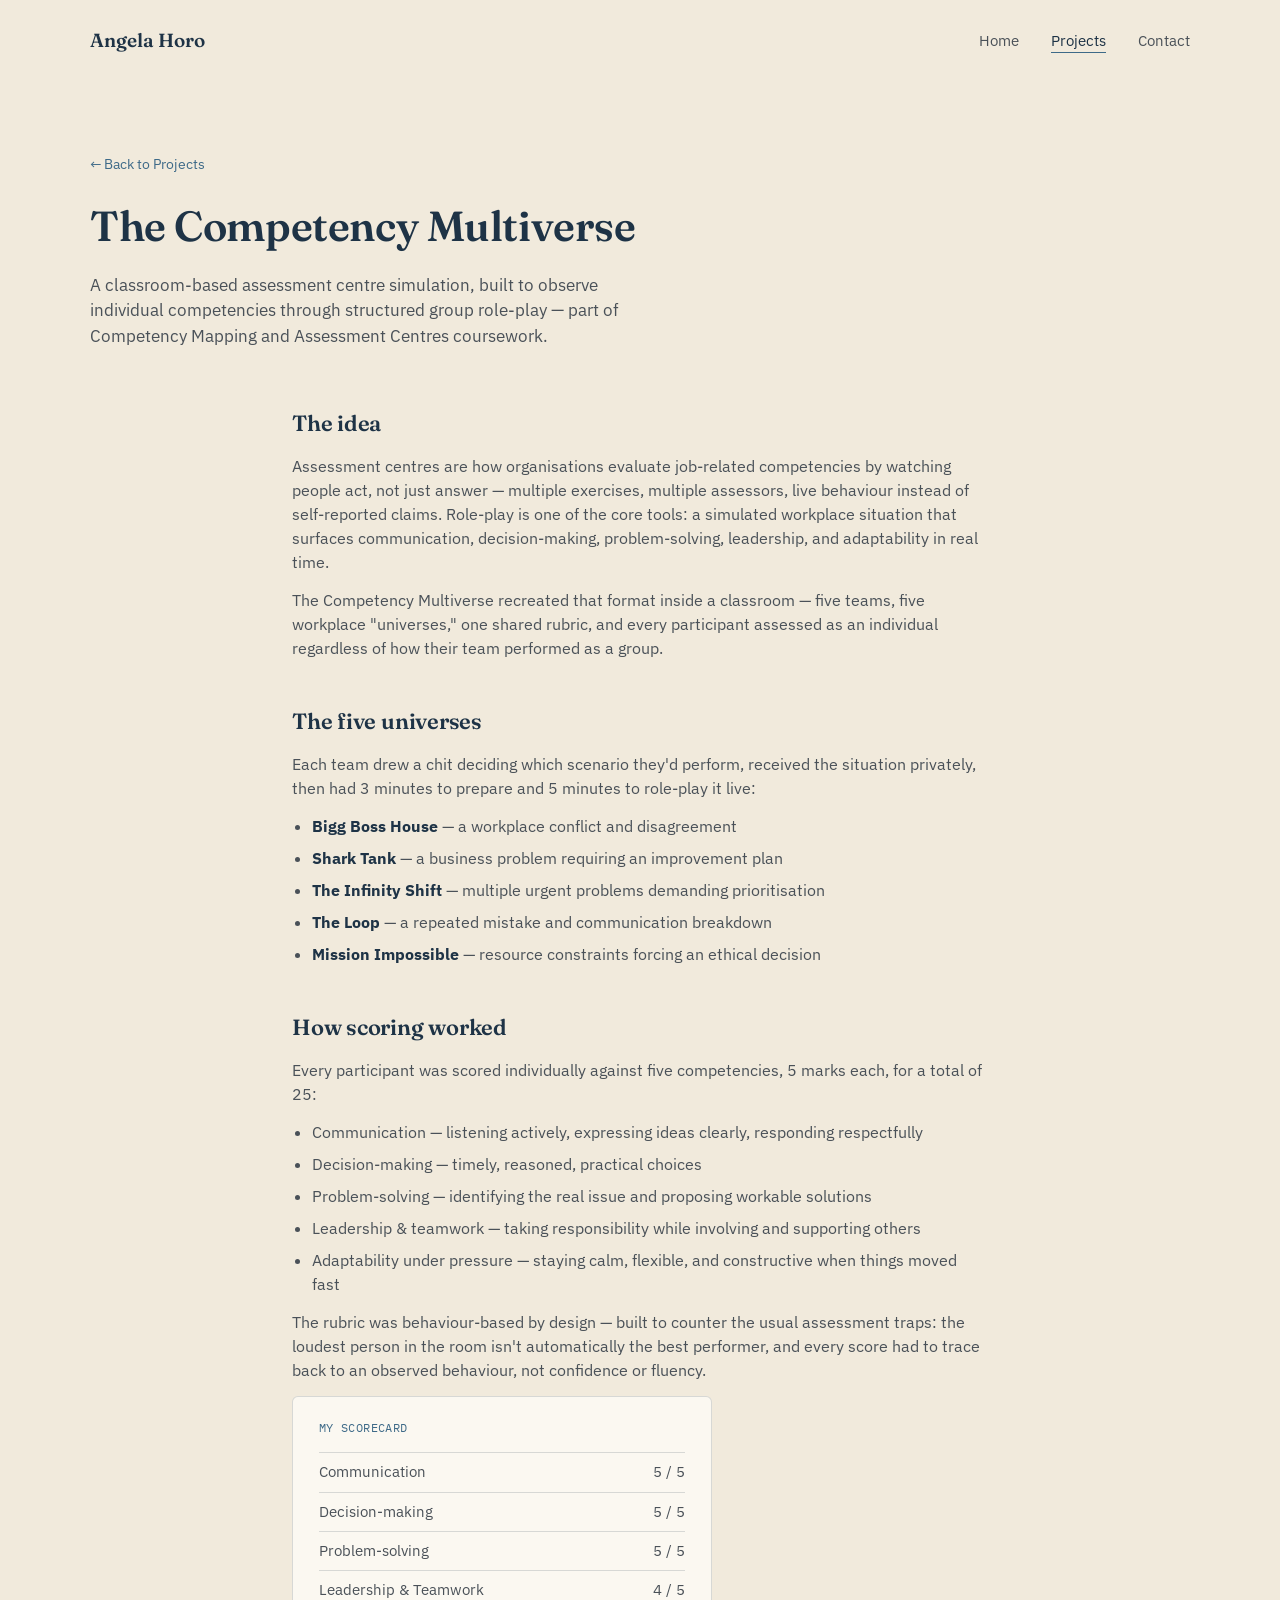
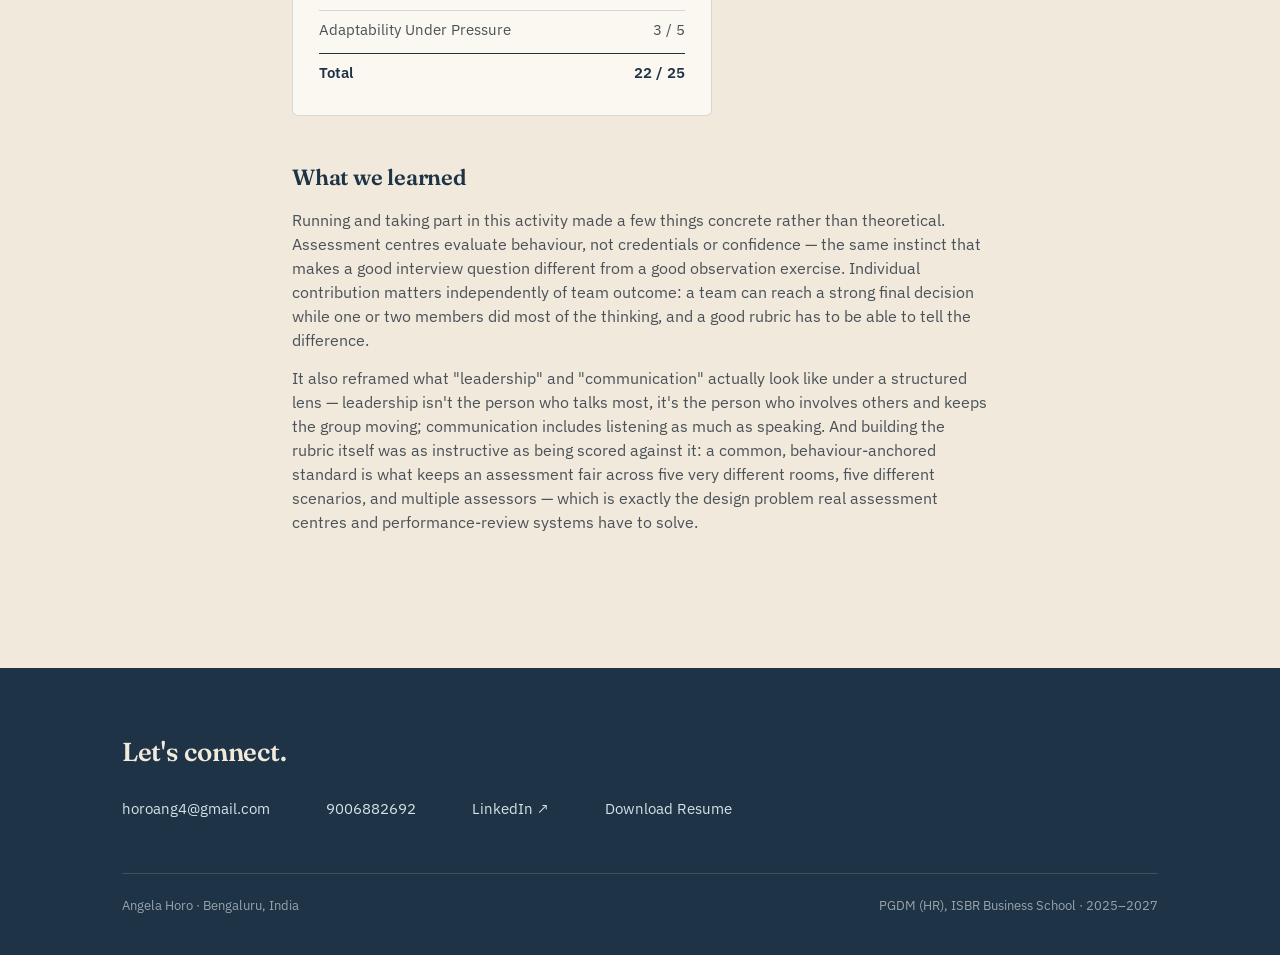
==== Competency multiverse.html @ a52751fb "Create Competency Multiverse project overview page This HTML file outlines 'The Competency Multivers" ====
<!DOCTYPE html>
<html lang="en">
<head>
<meta charset="UTF-8">
<meta name="viewport" content="width=device-width, initial-scale=1.0">
<title>The Competency Multiverse — Angela Horo</title>
<link rel="stylesheet" href="style.css">
</head>
<body>

<div class="wrap topnav">
  <a class="mark" href="index.html">Angela Horo</a>
  <button class="nav-toggle" id="navToggle" aria-expanded="false" aria-controls="primaryNav" aria-label="Open menu">
    <span></span><span></span><span></span>
  </button>
  <nav id="primaryNav">
    <a href="index.html">Home</a>
    <a href="projects.html" class="active">Projects</a>
    <a href="index.html#contact">Contact</a>
  </nav>
</div>

<section class="wrap proj-head">
  <p><a href="projects.html">← Back to Projects</a></p>
  <h1>The Competency Multiverse</h1>
  <p>A classroom-based assessment centre simulation, built to observe individual competencies through structured group role-play — part of Competency Mapping and Assessment Centres coursework.</p>
</section>

<section class="wrap detail-page reveal">

  <h2>The idea</h2>
  <p>Assessment centres are how organisations evaluate job-related competencies by watching people act, not just answer — multiple exercises, multiple assessors, live behaviour instead of self-reported claims. Role-play is one of the core tools: a simulated workplace situation that surfaces communication, decision-making, problem-solving, leadership, and adaptability in real time.</p>
  <p>The Competency Multiverse recreated that format inside a classroom — five teams, five workplace "universes," one shared rubric, and every participant assessed as an individual regardless of how their team performed as a group.</p>

  <h2>The five universes</h2>
  <p>Each team drew a chit deciding which scenario they'd perform, received the situation privately, then had 3 minutes to prepare and 5 minutes to role-play it live:</p>
  <ul>
    <li><strong>Bigg Boss House</strong> — a workplace conflict and disagreement</li>
    <li><strong>Shark Tank</strong> — a business problem requiring an improvement plan</li>
    <li><strong>The Infinity Shift</strong> — multiple urgent problems demanding prioritisation</li>
    <li><strong>The Loop</strong> — a repeated mistake and communication breakdown</li>
    <li><strong>Mission Impossible</strong> — resource constraints forcing an ethical decision</li>
  </ul>

  <h2>How scoring worked</h2>
  <p>Every participant was scored individually against five competencies, 5 marks each, for a total of 25:</p>
  <ul>
    <li>Communication — listening actively, expressing ideas clearly, responding respectfully</li>
    <li>Decision-making — timely, reasoned, practical choices</li>
    <li>Problem-solving — identifying the real issue and proposing workable solutions</li>
    <li>Leadership &amp; teamwork — taking responsibility while involving and supporting others</li>
    <li>Adaptability under pressure — staying calm, flexible, and constructive when things moved fast</li>
  </ul>
  <p>The rubric was behaviour-based by design — built to counter the usual assessment traps: the loudest person in the room isn't automatically the best performer, and every score had to trace back to an observed behaviour, not confidence or fluency.</p>

  <div class="scorecard">
    <div class="scorecard-title">My scorecard</div>
    <div class="score-row"><span>Communication</span><span>5 / 5</span></div>
    <div class="score-row"><span>Decision-making</span><span>5 / 5</span></div>
    <div class="score-row"><span>Problem-solving</span><span>5 / 5</span></div>
    <div class="score-row"><span>Leadership &amp; Teamwork</span><span>4 / 5</span></div>
    <div class="score-row"><span>Adaptability Under Pressure</span><span>3 / 5</span></div>
    <div class="score-row score-total"><span>Total</span><span>22 / 25</span></div>
  </div>

  <h2>What we learned</h2>
  <p>Running and taking part in this activity made a few things concrete rather than theoretical. Assessment centres evaluate behaviour, not credentials or confidence — the same instinct that makes a good interview question different from a good observation exercise. Individual contribution matters independently of team outcome: a team can reach a strong final decision while one or two members did most of the thinking, and a good rubric has to be able to tell the difference.</p>
  <p>It also reframed what "leadership" and "communication" actually look like under a structured lens — leadership isn't the person who talks most, it's the person who involves others and keeps the group moving; communication includes listening as much as speaking. And building the rubric itself was as instructive as being scored against it: a common, behaviour-anchored standard is what keeps an assessment fair across five very different rooms, five different scenarios, and multiple assessors — which is exactly the design problem real assessment centres and performance-review systems have to solve.</p>

</section>

<footer id="contact">
  <div class="wrap">
    <h2>Let's connect.</h2>
    <div class="footer-links">
      <a href="mailto:horoang4@gmail.com">horoang4@gmail.com</a>
      <a href="tel:9006882692">9006882692</a>
      <a href="https://www.linkedin.com/in/angela-horo-030857283" target="_blank" rel="noopener">LinkedIn ↗</a>
      <a href="Angela_Horo_Resume.pdf" download>Download Resume</a>
    </div>
    <div class="footer-bottom">
      <span>Angela Horo · Bengaluru, India</span>
      <span>PGDM (HR), ISBR Business School · 2025–2027</span>
    </div>
  </div>
</footer>

<script src="script.js"></script>
</body>
</html>
---- style.css ----
@import url('https://fonts.googleapis.com/css2?family=Fraunces:opsz,wght@9..144,400;9..144,500;9..144,600;9..144,700&family=IBM+Plex+Sans:wght@400;500;600;700&family=IBM+Plex+Mono:wght@500;600&display=swap');

:root{
  --cream:#F1EADC;
  --paper:#FBF8F1;
  --navy:#1E3346;
  --navy-2:#152634;
  --blue:#5C82A0;
  --blue-deep:#3E6A88;
  --powder:#D2E2E8;
  --ink:#23262B;
  --ink-soft:#4A5158;
  --line: rgba(30,51,70,.16);
  --radius: 4px;
  --wrap: 1100px;
}

*{box-sizing:border-box;}
html{scroll-behavior:smooth;}
body{
  margin:0;
  background:var(--cream);
  color:var(--ink);
  font-family:'IBM Plex Sans',sans-serif;
  font-size:16px;
  line-height:1.55;
  -webkit-font-smoothing:antialiased;
}

/* ---------- Splash screen ---------- */
.splash{
  position:fixed;top:0;right:0;bottom:0;left:0;z-index:999;
  background:var(--navy);
  display:flex;align-items:center;justify-content:center;
  transition:opacity .6s ease, visibility .6s ease;
  animation:splash-autohide .6s ease 2.5s forwards;
}
@keyframes splash-autohide{
  to{opacity:0;visibility:hidden;}
}
.splash span{
  font-family:'Fraunces',serif;font-weight:600;
  font-size:clamp(48px, 15vw, 96px);
  color:var(--cream);letter-spacing:.02em;
}
.splash.hide{opacity:0;visibility:hidden;pointer-events:none;}
@media (prefers-reduced-motion: reduce){
  .splash{animation:none;opacity:0;visibility:hidden;}
}

/* ---------- Smooth transitions, global ---------- */
a, .btn, .nav-toggle span, .bring-card, .cert-card, .proj-card, .exp-item{
  transition:background-color .2s ease, color .2s ease, border-color .2s ease,
             transform .2s ease, box-shadow .2s ease, opacity .2s ease;
}
.btn:hover{transform:translateY(-1px);}
.bring-card:hover, .cert-card:hover{transform:translateY(-2px);box-shadow:0 8px 20px rgba(30,51,70,.08);}
@media (prefers-reduced-motion: reduce){
  a, .btn, .bring-card, .cert-card, .proj-card{transition:none;}
}

h1,h2,h3{
  font-family:'Fraunces',serif;
  font-weight:600;
  color:var(--navy);
  margin:0;
  letter-spacing:-.01em;
}

a{color:var(--blue-deep);}
a:focus-visible, button:focus-visible{
  outline:2px solid var(--blue-deep);
  outline-offset:3px;
}

img{max-width:100%;display:block;}

.wrap{max-width:var(--wrap);margin:0 auto;padding:0 32px;}

/* ---------- Top nav ---------- */
.topnav{
  display:flex;justify-content:space-between;align-items:center;
  padding:26px 0;
}
.topnav .mark{
  font-family:'Fraunces',serif;font-weight:600;font-size:19px;color:var(--navy);
  text-decoration:none;
}
.topnav nav a{
  font-size:14.5px;color:var(--ink-soft);text-decoration:none;margin-left:28px;
  border-bottom:1px solid transparent;
  padding-bottom:2px;
}
.topnav nav a:hover, .topnav nav a.active{color:var(--navy);border-color:var(--blue-deep);}

.nav-toggle{
  display:none;
  flex-direction:column;justify-content:center;gap:5px;
  width:34px;height:34px;padding:0;background:none;border:none;cursor:pointer;
}
.nav-toggle span{
  display:block;height:2px;width:100%;background:var(--navy);border-radius:2px;
  transition:transform .2s ease, opacity .2s ease;
}
.nav-toggle[aria-expanded="true"] span:nth-child(1){transform:translateY(7px) rotate(45deg);}
.nav-toggle[aria-expanded="true"] span:nth-child(2){opacity:0;}
.nav-toggle[aria-expanded="true"] span:nth-child(3){transform:translateY(-7px) rotate(-45deg);}

/* ---------- Hero load-in (one orchestrated moment) ---------- */
.hero > div:first-child > *{
  opacity:0;transform:translateY(10px);
  animation:hero-in .6s ease forwards;
}
.hero .role{animation-delay:.05s;}
.hero h1{animation-delay:.12s;}
.hero .subhead{animation-delay:.2s;}
.hero .btn-row{animation-delay:.28s;}
.hero-photo{
  opacity:0;animation:hero-in .7s ease forwards;animation-delay:.15s;
}
@keyframes hero-in{
  to{opacity:1;transform:translateY(0);}
}
@media (prefers-reduced-motion: reduce){
  .hero > div:first-child > *, .hero-photo{animation:none;opacity:1;transform:none;}
}

/* ---------- Buttons ---------- */
.btn{
  display:inline-flex;align-items:center;gap:8px;
  font-family:'IBM Plex Sans',sans-serif;font-weight:600;font-size:14.5px;
  padding:13px 24px;border-radius:999px;text-decoration:none;
  border:1px solid transparent;cursor:pointer;
}
.btn-primary{background:var(--navy);color:var(--cream);}
.btn-primary:hover{background:var(--navy-2);}
.btn-ghost{background:transparent;color:var(--navy);border-color:var(--navy);}
.btn-ghost:hover{background:var(--navy);color:var(--cream);}
.btn-row{display:flex;gap:14px;flex-wrap:wrap;margin-top:34px;}

/* ---------- Hero ---------- */
.hero{
  display:flex;gap:56px;
  align-items:center;
  padding:36px 0 72px;
}
.hero > div:first-child{flex:1.15;}
.hero-photo{flex:.85;}
.hero h1{font-size:56px;line-height:1.06;}
.hero .subhead{
  margin-top:22px;max-width:46ch;font-size:17.5px;color:var(--ink-soft);
}
.hero .role{
  font-family:'IBM Plex Mono',monospace;font-size:13px;color:var(--blue-deep);
  letter-spacing:.02em;margin-bottom:16px;
}
.hero-photo{
  position:relative;
}
.hero-photo img{
  border-radius:6px;
  width:100%;height:460px;object-fit:cover;object-position:top center;
}
.hero-photo .tag{
  position:absolute;bottom:-18px;left:-18px;
  background:var(--paper);border:1px solid var(--line);
  padding:12px 16px;border-radius:6px;
  font-family:'IBM Plex Mono',monospace;font-size:12px;color:var(--navy);
  box-shadow:0 10px 24px rgba(30,51,70,.08);
}

/* ---------- Marquee ---------- */
.marquee{
  background:var(--navy);color:var(--cream);
  overflow:hidden;white-space:nowrap;padding:16px 0;
  border-top:1px solid var(--navy-2);border-bottom:1px solid var(--navy-2);
}
.marquee-track{
  display:inline-block;
  font-family:'IBM Plex Mono',monospace;font-size:13.5px;letter-spacing:.03em;
  animation: scroll 26s linear infinite;
}
.marquee-track span{margin:0 22px;color:var(--powder);}
@keyframes scroll{
  0%{transform:translateX(0);}
  100%{transform:translateX(-50%);}
}
@media (prefers-reduced-motion: reduce){
  .marquee-track{animation:none;}
}

/* ---------- Intro ---------- */
.intro{
  display:flex;gap:60px;
  padding:88px 0;align-items:center;
}
.intro img{flex:.8;}
.intro > div{flex:1.2;}
.intro img{border-radius:6px;height:420px;object-fit:cover;object-position:top;}
.intro h2{font-size:30px;line-height:1.22;margin-bottom:22px;}
.intro p{font-size:16.5px;color:var(--ink-soft);max-width:56ch;}
.intro p + p{margin-top:16px;}

/* ---------- What I bring ---------- */
.bring{padding:20px 0 88px;}
.bring > .sec-head{margin-bottom:36px;}
.sec-head h2{font-size:28px;}
.bring-grid{
  display:flex;gap:22px;
}
.bring-grid .bring-card{flex:1;}
.bring-card{
  background:var(--powder);border-radius:6px;padding:30px 26px;
}
.bring-card h3{font-size:18px;margin-bottom:10px;}
.bring-card p{font-size:14.5px;color:var(--ink-soft);margin:0;}

/* ---------- Quote ---------- */
.quote-band{
  background:var(--navy);padding:64px 0;margin:0;
  text-align:center;position:relative;
}
.quote-band .wrap{max-width:760px;}
.quote-band .quote-mark{
  display:block;font-family:'Fraunces',serif;font-size:64px;line-height:1;
  color:var(--blue);opacity:.7;margin-bottom:4px;
}
.quote-band blockquote{
  margin:0;font-family:'Fraunces',serif;font-style:italic;font-weight:500;
  font-size:30px;line-height:1.45;color:var(--cream);
}
@media (max-width:600px){
  .quote-band blockquote{font-size:22px;}
}

/* ---------- Skills ---------- */
.skills{padding:20px 0 88px;}
.skill-list{margin-bottom:26px;}
.skill-list:last-child{margin-bottom:0;}
.skill-list-label{
  font-family:'IBM Plex Mono',monospace;font-size:12px;color:var(--blue-deep);
  text-transform:uppercase;letter-spacing:.03em;margin-bottom:8px;
}
.skill-line{font-size:16px;color:var(--ink-soft);margin:0;max-width:70ch;line-height:1.7;}

/* ---------- Experience ---------- */
.exp{padding:20px 0 88px;}
.exp-item{
  display:flex;justify-content:space-between;gap:20px;
  padding:22px 0;border-top:1px solid var(--line);
}
.exp-item > div:first-child{flex:1;}
.exp-item:last-of-type{border-bottom:1px solid var(--line);}
.exp-role{font-weight:600;color:var(--navy);font-size:16.5px;}
.exp-org{color:var(--blue-deep);font-style:italic;}
.exp-desc{margin-top:8px;color:var(--ink-soft);font-size:14.5px;max-width:64ch;}
.exp-date{
  font-family:'IBM Plex Mono',monospace;font-size:12.5px;color:var(--ink-soft);
  white-space:nowrap;padding-top:3px;
}
.exp-more{margin-top:28px;}

/* ---------- Certifications ---------- */
.certs{padding:20px 0 88px;}
.cert-row{
  display:flex;gap:16px;flex-wrap:wrap;
}
.cert-row .cert-card{flex:1;min-width:200px;}
.cert-card{
  border:1px solid var(--line);border-radius:6px;padding:20px 18px;background:var(--paper);
}
.cert-card .cert-name{font-weight:600;color:var(--navy);font-size:14.5px;}
.cert-card .cert-issuer{
  font-family:'IBM Plex Mono',monospace;font-size:11.5px;color:var(--blue-deep);
  margin-bottom:8px;display:block;
}

/* ---------- Projects grid (projects.html) ---------- */
.proj-head{padding:56px 0 40px;}
.proj-head h1{font-size:42px;}
.proj-head p{color:var(--ink-soft);max-width:56ch;margin-top:14px;font-size:16.5px;}
.proj-grid{
  display:flex;flex-wrap:wrap;gap:24px;
  padding-bottom:100px;
}
.proj-grid .proj-card{flex:1 1 calc(50% - 12px);min-width:280px;}
.proj-card{
  background:var(--paper);border:1px solid var(--line);border-radius:6px;
  padding:30px 28px;display:flex;flex-direction:column;
}
.proj-card .proj-tag{
  font-family:'IBM Plex Mono',monospace;font-size:11.5px;color:var(--blue-deep);
  margin-bottom:12px;
}
.proj-card h3{font-size:19px;margin-bottom:12px;}
.proj-card p{color:var(--ink-soft);font-size:14.5px;margin:0 0 20px;flex-grow:1;}
.proj-card .btn{align-self:flex-start;}
.proj-card.pending{opacity:.55;}
.proj-card.pending .btn{pointer-events:none;}

.proj-toggle{align-self:flex-start;}
.proj-toggle[aria-expanded="true"]::after{content:" ↑";}
.proj-toggle[aria-expanded="false"]::after{content:" ↓";}
.proj-detail{
  margin-top:18px;padding-top:18px;border-top:1px solid var(--line);
}
.proj-detail p{font-size:14px;color:var(--ink-soft);margin:0 0 12px;}
.proj-detail .btn{margin-top:6px;}

/* ---------- Detail pages (GHRM, Competency Multiverse) ---------- */
.proj-head a{font-size:13.5px;color:var(--blue-deep);text-decoration:none;}
.detail-page{padding-bottom:80px;max-width:760px;}
.detail-page h2{font-size:22px;margin:44px 0 14px;}
.detail-page h2:first-child{margin-top:0;}
.detail-page p{font-size:15.5px;color:var(--ink-soft);margin:0 0 14px;}
.detail-page ul{margin:0 0 14px;padding-left:20px;}
.detail-page li{font-size:15.5px;color:var(--ink-soft);margin-bottom:8px;}
.detail-page li strong{color:var(--navy);}

.scorecard{
  background:var(--paper);border:1px solid var(--line);border-radius:6px;
  padding:22px 26px;margin:8px 0 32px;max-width:420px;
}
.scorecard-title{
  font-family:'IBM Plex Mono',monospace;font-size:12px;color:var(--blue-deep);
  margin-bottom:14px;text-transform:uppercase;letter-spacing:.03em;
}
.score-row{
  display:flex;justify-content:space-between;font-size:14.5px;
  padding:8px 0;border-top:1px solid var(--line);color:var(--ink-soft);
}
.score-row:first-of-type{border-top:none;}
.score-total{
  font-weight:600;color:var(--navy);border-top:1px solid var(--navy);margin-top:4px;
}

/* ---------- Footer ---------- */
footer{background:var(--navy);color:var(--cream);padding:64px 0 40px;margin-top:40px;}
footer h2{color:var(--cream);font-size:26px;}
.footer-links{
  display:flex;gap:28px;margin-top:26px;flex-wrap:wrap;
}
.footer-links a{color:var(--powder);font-size:14.5px;text-decoration:none;margin-right:28px;}
.footer-links a:hover{color:var(--cream);text-decoration:underline;}
.footer-bottom{
  margin-top:52px;padding-top:22px;border-top:1px solid rgba(255,255,255,.14);
  font-size:12.5px;color:rgba(255,255,255,.55);
  display:flex;justify-content:space-between;flex-wrap:wrap;gap:8px;
}

/* ---------- Scroll reveal ---------- */
/* Visible by default — JS only adds the entrance animation as a
   progressive enhancement. If JS fails or is blocked, content is
   simply static, never invisible. */
.reveal.pre-reveal{opacity:0;transform:translateY(18px);}
.reveal{transition:opacity .7s ease, transform .7s ease;}
@media (prefers-reduced-motion: reduce){
  .reveal.pre-reveal{opacity:1;transform:none;}
}

/* ---------- Responsive ---------- */
@media (max-width: 860px){
  .hero{flex-direction:column;gap:40px;}
  .hero h1{font-size:40px;}
  .hero-photo img{height:340px;}
  .intro{flex-direction:column;gap:30px;}
  .intro img{height:300px;}
  .bring-grid{flex-direction:column;}
  .cert-row .cert-card{min-width:150px;}
  .proj-grid .proj-card{flex:1 1 100%;}
  .exp-item{flex-direction:column;gap:6px;}

  .nav-toggle{display:flex;}
  .topnav nav{
    display:none;
    position:absolute;left:0;right:0;top:100%;
    background:var(--paper);border-top:1px solid var(--line);
    flex-direction:column;padding:8px 32px 18px;
  }
  .topnav nav.open{display:flex;}
  .topnav nav a{margin-left:0;padding:12px 0;border-bottom:1px solid var(--line);}
  .topnav{position:relative;}
}
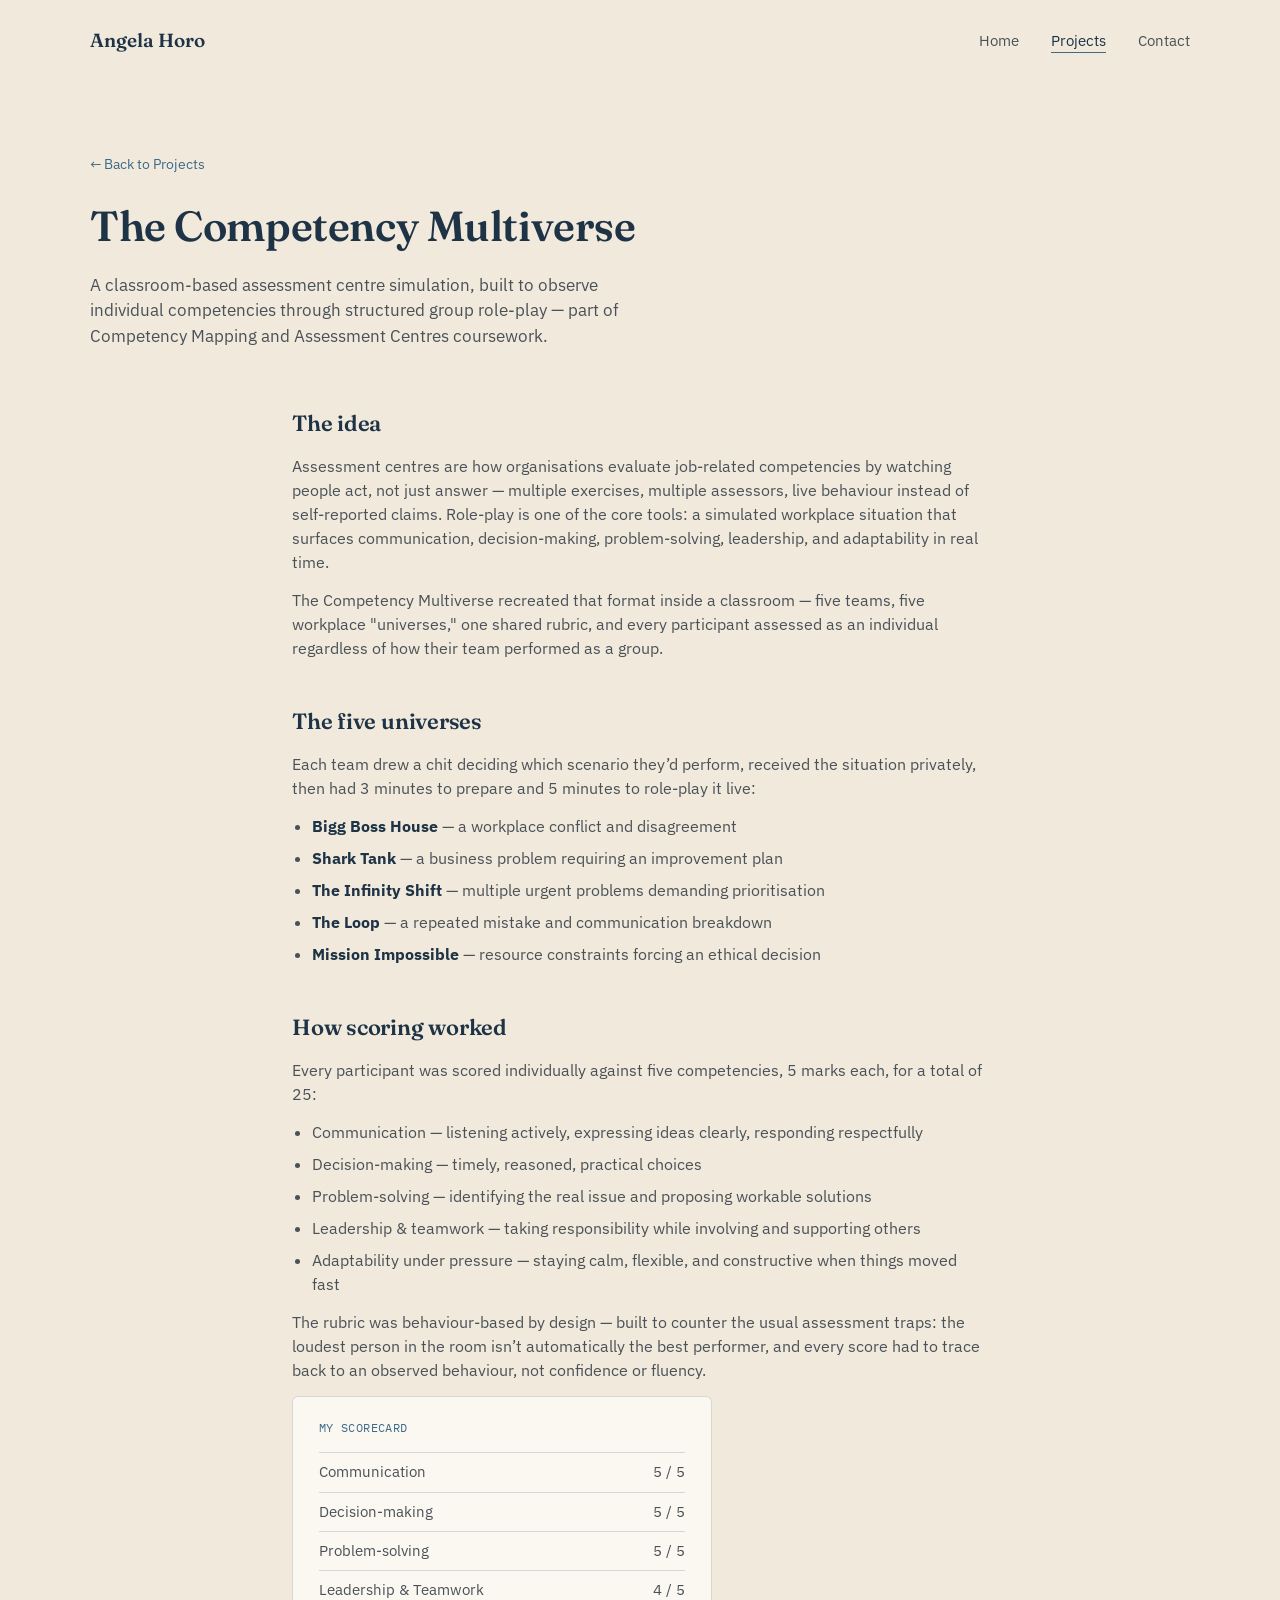
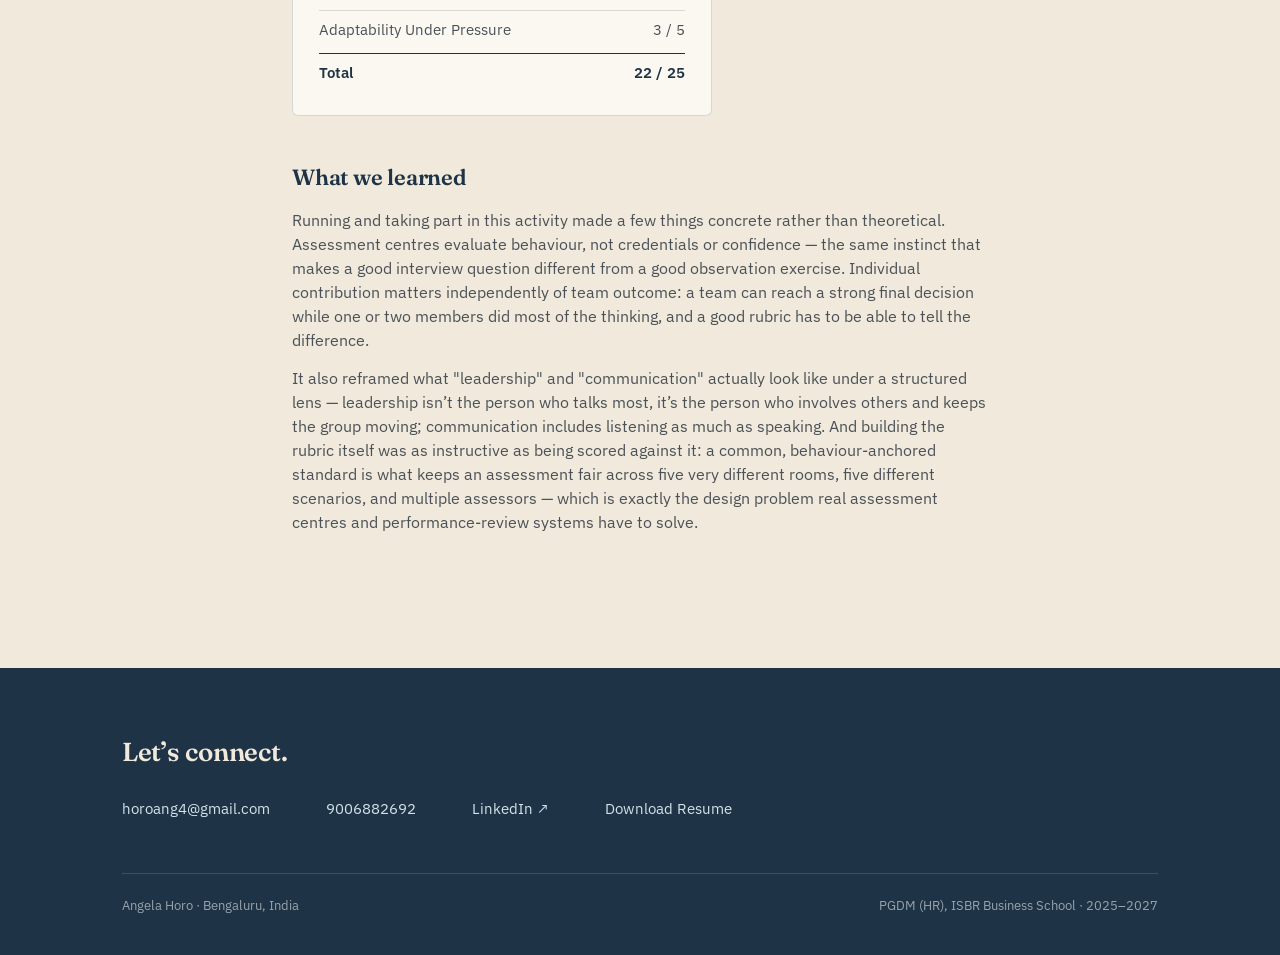
==== commit 7d8d787d: "Update Competency multiverse.html" ====
--- a/Competency multiverse.html
+++ b/Competency multiverse.html
@@ -33,7 +33,7 @@
   <p>The Competency Multiverse recreated that format inside a classroom — five teams, five workplace "universes," one shared rubric, and every participant assessed as an individual regardless of how their team performed as a group.</p>
 
   <h2>The five universes</h2>
-  <p>Each team drew a chit deciding which scenario they'd perform, received the situation privately, then had 3 minutes to prepare and 5 minutes to role-play it live:</p>
+  <p>Each team drew a chit deciding which scenario they’d perform, received the situation privately, then had 3 minutes to prepare and 5 minutes to role-play it live:</p>
   <ul>
     <li><strong>Bigg Boss House</strong> — a workplace conflict and disagreement</li>
     <li><strong>Shark Tank</strong> — a business problem requiring an improvement plan</li>
@@ -51,7 +51,7 @@
     <li>Leadership &amp; teamwork — taking responsibility while involving and supporting others</li>
     <li>Adaptability under pressure — staying calm, flexible, and constructive when things moved fast</li>
   </ul>
-  <p>The rubric was behaviour-based by design — built to counter the usual assessment traps: the loudest person in the room isn't automatically the best performer, and every score had to trace back to an observed behaviour, not confidence or fluency.</p>
+  <p>The rubric was behaviour-based by design — built to counter the usual assessment traps: the loudest person in the room isn’t automatically the best performer, and every score had to trace back to an observed behaviour, not confidence or fluency.</p>
 
   <div class="scorecard">
     <div class="scorecard-title">My scorecard</div>
@@ -65,13 +65,13 @@
 
   <h2>What we learned</h2>
   <p>Running and taking part in this activity made a few things concrete rather than theoretical. Assessment centres evaluate behaviour, not credentials or confidence — the same instinct that makes a good interview question different from a good observation exercise. Individual contribution matters independently of team outcome: a team can reach a strong final decision while one or two members did most of the thinking, and a good rubric has to be able to tell the difference.</p>
-  <p>It also reframed what "leadership" and "communication" actually look like under a structured lens — leadership isn't the person who talks most, it's the person who involves others and keeps the group moving; communication includes listening as much as speaking. And building the rubric itself was as instructive as being scored against it: a common, behaviour-anchored standard is what keeps an assessment fair across five very different rooms, five different scenarios, and multiple assessors — which is exactly the design problem real assessment centres and performance-review systems have to solve.</p>
+  <p>It also reframed what "leadership" and "communication" actually look like under a structured lens — leadership isn’t the person who talks most, it’s the person who involves others and keeps the group moving; communication includes listening as much as speaking. And building the rubric itself was as instructive as being scored against it: a common, behaviour-anchored standard is what keeps an assessment fair across five very different rooms, five different scenarios, and multiple assessors — which is exactly the design problem real assessment centres and performance-review systems have to solve.</p>
 
 </section>
 
 <footer id="contact">
   <div class="wrap">
-    <h2>Let's connect.</h2>
+    <h2>Let’s connect.</h2>
     <div class="footer-links">
       <a href="mailto:horoang4@gmail.com">horoang4@gmail.com</a>
       <a href="tel:9006882692">9006882692</a>
--- a/style.css
+++ b/style.css
@@ -222,8 +222,9 @@
 }
 .quote-band .wrap{max-width:760px;}
 .quote-band .quote-mark{
-  display:block;font-family:'Fraunces',serif;font-size:64px;line-height:1;
-  color:var(--blue);opacity:.7;margin-bottom:4px;
+  display:block;font-family:'Fraunces',serif;font-weight:600;
+  font-size:88px;line-height:.5;
+  color:var(--blue);opacity:.85;margin-bottom:18px;
 }
 .quote-band blockquote{
   margin:0;font-family:'Fraunces',serif;font-style:italic;font-weight:500;
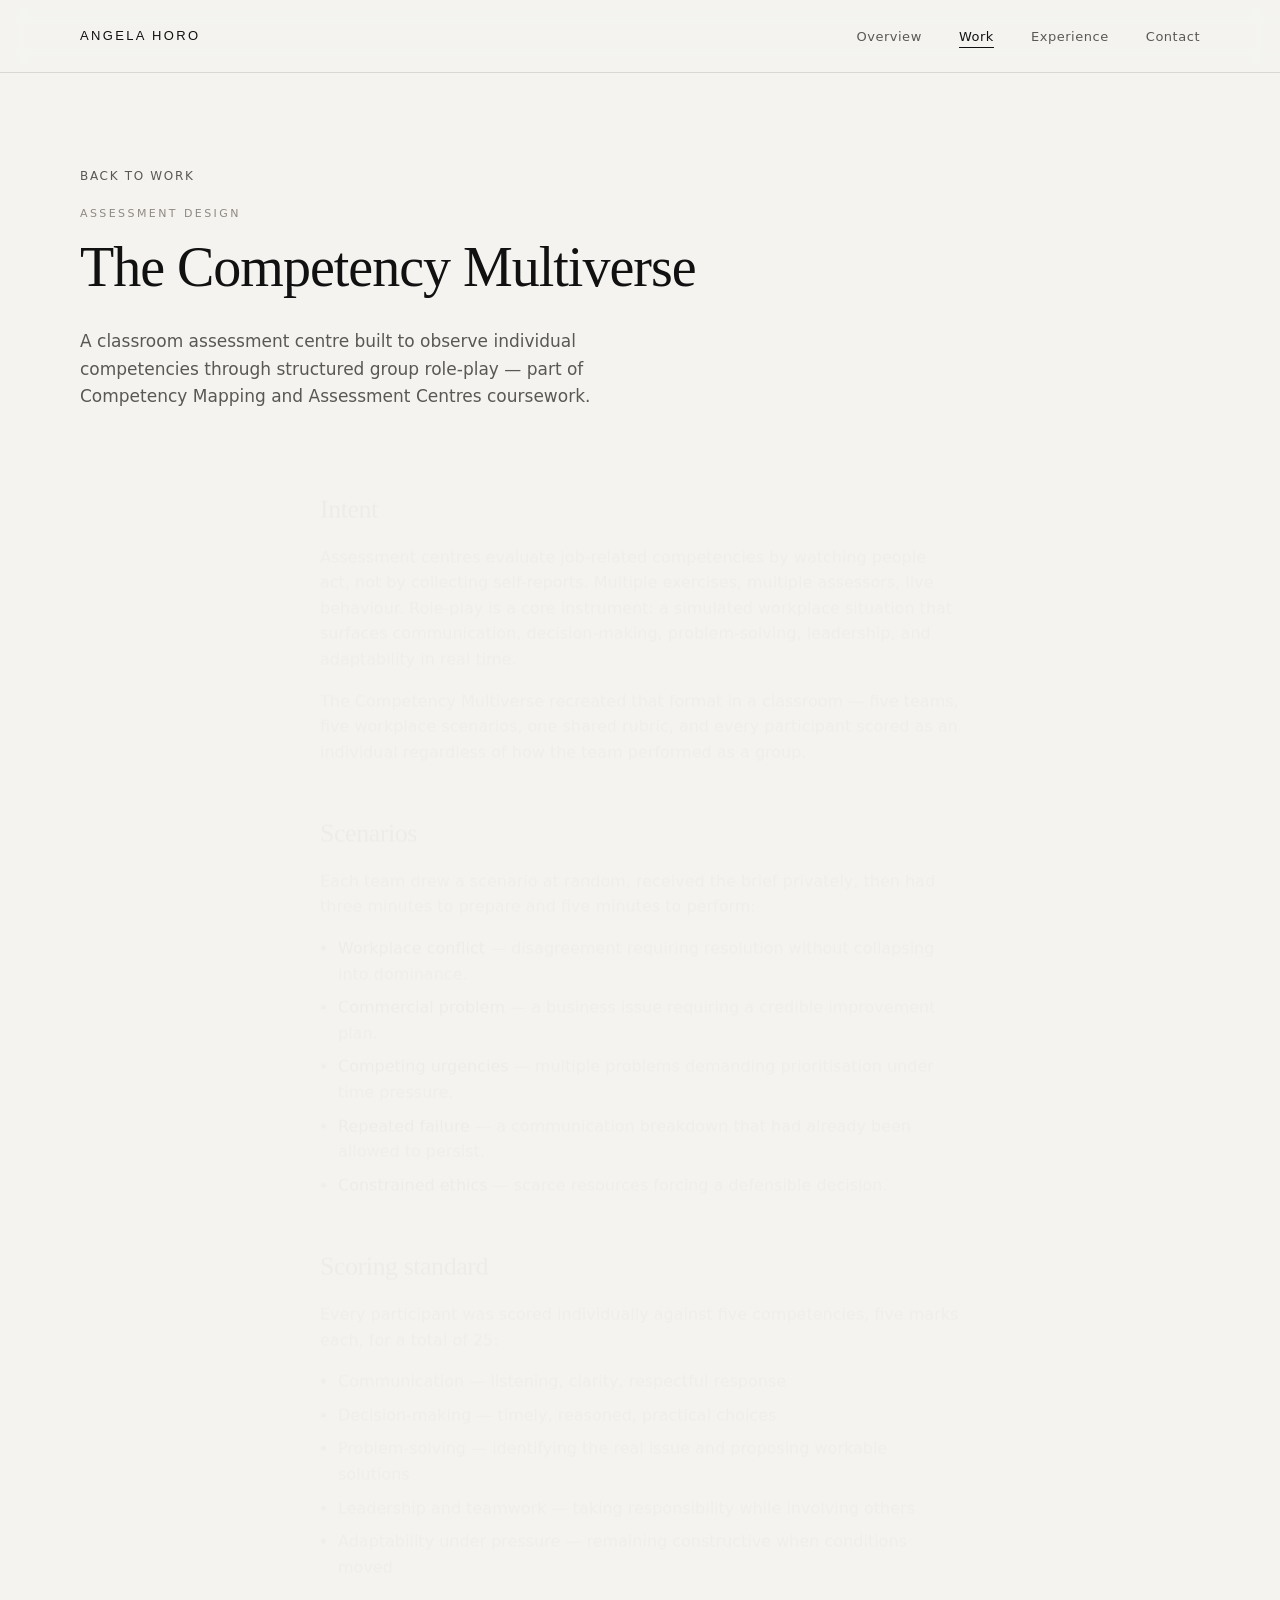
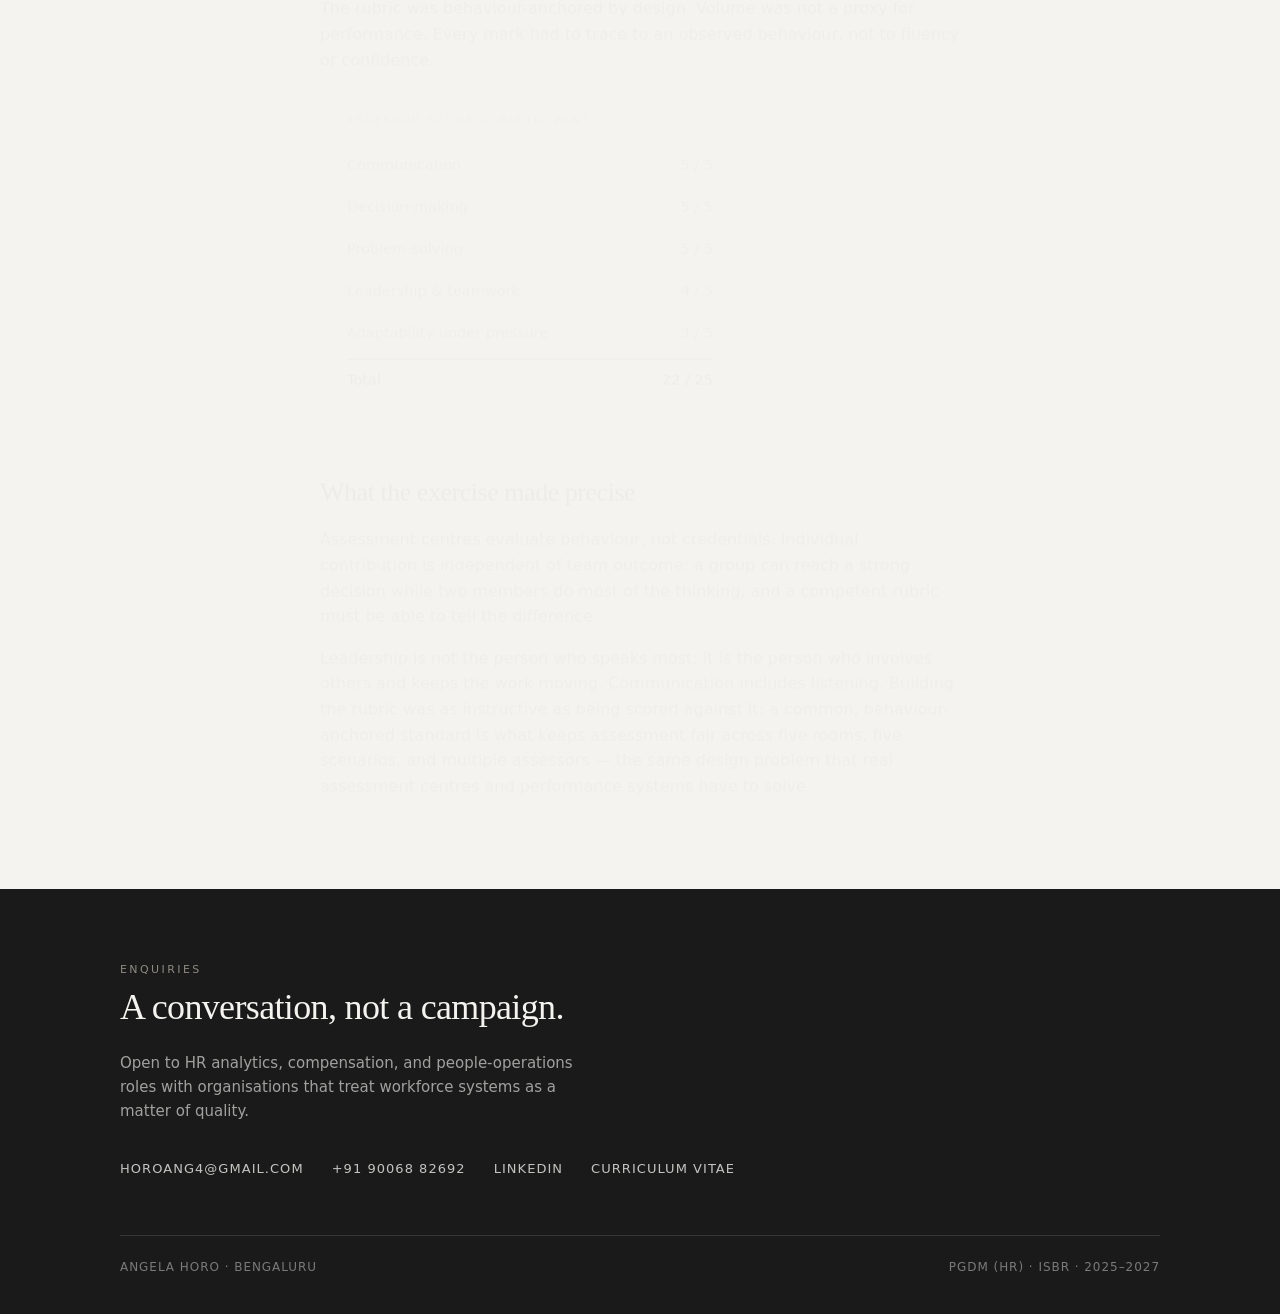
==== commit 76c6f728: "Elevate portfolio to a quieter luxury standard. Replace the student-portfolio palette, marquee, and " ====
--- a/Competency multiverse.html
+++ b/Competency multiverse.html
@@ -2,89 +2,11 @@
 <html lang="en">
 <head>
 <meta charset="UTF-8">
-<meta name="viewport" content="width=device-width, initial-scale=1.0">
-<title>The Competency Multiverse — Angela Horo</title>
-<link rel="stylesheet" href="style.css">
+<meta http-equiv="refresh" content="0; url=competency-multiverse.html">
+<link rel="canonical" href="competency-multiverse.html">
+<title>Redirecting…</title>
 </head>
 <body>
-
-<div class="wrap topnav">
-  <a class="mark" href="index.html">Angela Horo</a>
-  <button class="nav-toggle" id="navToggle" aria-expanded="false" aria-controls="primaryNav" aria-label="Open menu">
-    <span></span><span></span><span></span>
-  </button>
-  <nav id="primaryNav">
-    <a href="index.html">Home</a>
-    <a href="projects.html" class="active">Projects</a>
-    <a href="index.html#contact">Contact</a>
-  </nav>
-</div>
-
-<section class="wrap proj-head">
-  <p><a href="projects.html">← Back to Projects</a></p>
-  <h1>The Competency Multiverse</h1>
-  <p>A classroom-based assessment centre simulation, built to observe individual competencies through structured group role-play — part of Competency Mapping and Assessment Centres coursework.</p>
-</section>
-
-<section class="wrap detail-page reveal">
-
-  <h2>The idea</h2>
-  <p>Assessment centres are how organisations evaluate job-related competencies by watching people act, not just answer — multiple exercises, multiple assessors, live behaviour instead of self-reported claims. Role-play is one of the core tools: a simulated workplace situation that surfaces communication, decision-making, problem-solving, leadership, and adaptability in real time.</p>
-  <p>The Competency Multiverse recreated that format inside a classroom — five teams, five workplace "universes," one shared rubric, and every participant assessed as an individual regardless of how their team performed as a group.</p>
-
-  <h2>The five universes</h2>
-  <p>Each team drew a chit deciding which scenario they’d perform, received the situation privately, then had 3 minutes to prepare and 5 minutes to role-play it live:</p>
-  <ul>
-    <li><strong>Bigg Boss House</strong> — a workplace conflict and disagreement</li>
-    <li><strong>Shark Tank</strong> — a business problem requiring an improvement plan</li>
-    <li><strong>The Infinity Shift</strong> — multiple urgent problems demanding prioritisation</li>
-    <li><strong>The Loop</strong> — a repeated mistake and communication breakdown</li>
-    <li><strong>Mission Impossible</strong> — resource constraints forcing an ethical decision</li>
-  </ul>
-
-  <h2>How scoring worked</h2>
-  <p>Every participant was scored individually against five competencies, 5 marks each, for a total of 25:</p>
-  <ul>
-    <li>Communication — listening actively, expressing ideas clearly, responding respectfully</li>
-    <li>Decision-making — timely, reasoned, practical choices</li>
-    <li>Problem-solving — identifying the real issue and proposing workable solutions</li>
-    <li>Leadership &amp; teamwork — taking responsibility while involving and supporting others</li>
-    <li>Adaptability under pressure — staying calm, flexible, and constructive when things moved fast</li>
-  </ul>
-  <p>The rubric was behaviour-based by design — built to counter the usual assessment traps: the loudest person in the room isn’t automatically the best performer, and every score had to trace back to an observed behaviour, not confidence or fluency.</p>
-
-  <div class="scorecard">
-    <div class="scorecard-title">My scorecard</div>
-    <div class="score-row"><span>Communication</span><span>5 / 5</span></div>
-    <div class="score-row"><span>Decision-making</span><span>5 / 5</span></div>
-    <div class="score-row"><span>Problem-solving</span><span>5 / 5</span></div>
-    <div class="score-row"><span>Leadership &amp; Teamwork</span><span>4 / 5</span></div>
-    <div class="score-row"><span>Adaptability Under Pressure</span><span>3 / 5</span></div>
-    <div class="score-row score-total"><span>Total</span><span>22 / 25</span></div>
-  </div>
-
-  <h2>What we learned</h2>
-  <p>Running and taking part in this activity made a few things concrete rather than theoretical. Assessment centres evaluate behaviour, not credentials or confidence — the same instinct that makes a good interview question different from a good observation exercise. Individual contribution matters independently of team outcome: a team can reach a strong final decision while one or two members did most of the thinking, and a good rubric has to be able to tell the difference.</p>
-  <p>It also reframed what "leadership" and "communication" actually look like under a structured lens — leadership isn’t the person who talks most, it’s the person who involves others and keeps the group moving; communication includes listening as much as speaking. And building the rubric itself was as instructive as being scored against it: a common, behaviour-anchored standard is what keeps an assessment fair across five very different rooms, five different scenarios, and multiple assessors — which is exactly the design problem real assessment centres and performance-review systems have to solve.</p>
-
-</section>
-
-<footer id="contact">
-  <div class="wrap">
-    <h2>Let’s connect.</h2>
-    <div class="footer-links">
-      <a href="mailto:horoang4@gmail.com">horoang4@gmail.com</a>
-      <a href="tel:9006882692">9006882692</a>
-      <a href="https://www.linkedin.com/in/angela-horo-030857283" target="_blank" rel="noopener">LinkedIn ↗</a>
-      <a href="Angela_Horo_Resume.pdf" download>Download Resume</a>
-    </div>
-    <div class="footer-bottom">
-      <span>Angela Horo · Bengaluru, India</span>
-      <span>PGDM (HR), ISBR Business School · 2025–2027</span>
-    </div>
-  </div>
-</footer>
-
-<script src="script.js"></script>
+<p>This brief has moved to <a href="competency-multiverse.html">competency-multiverse.html</a>.</p>
 </body>
 </html>
